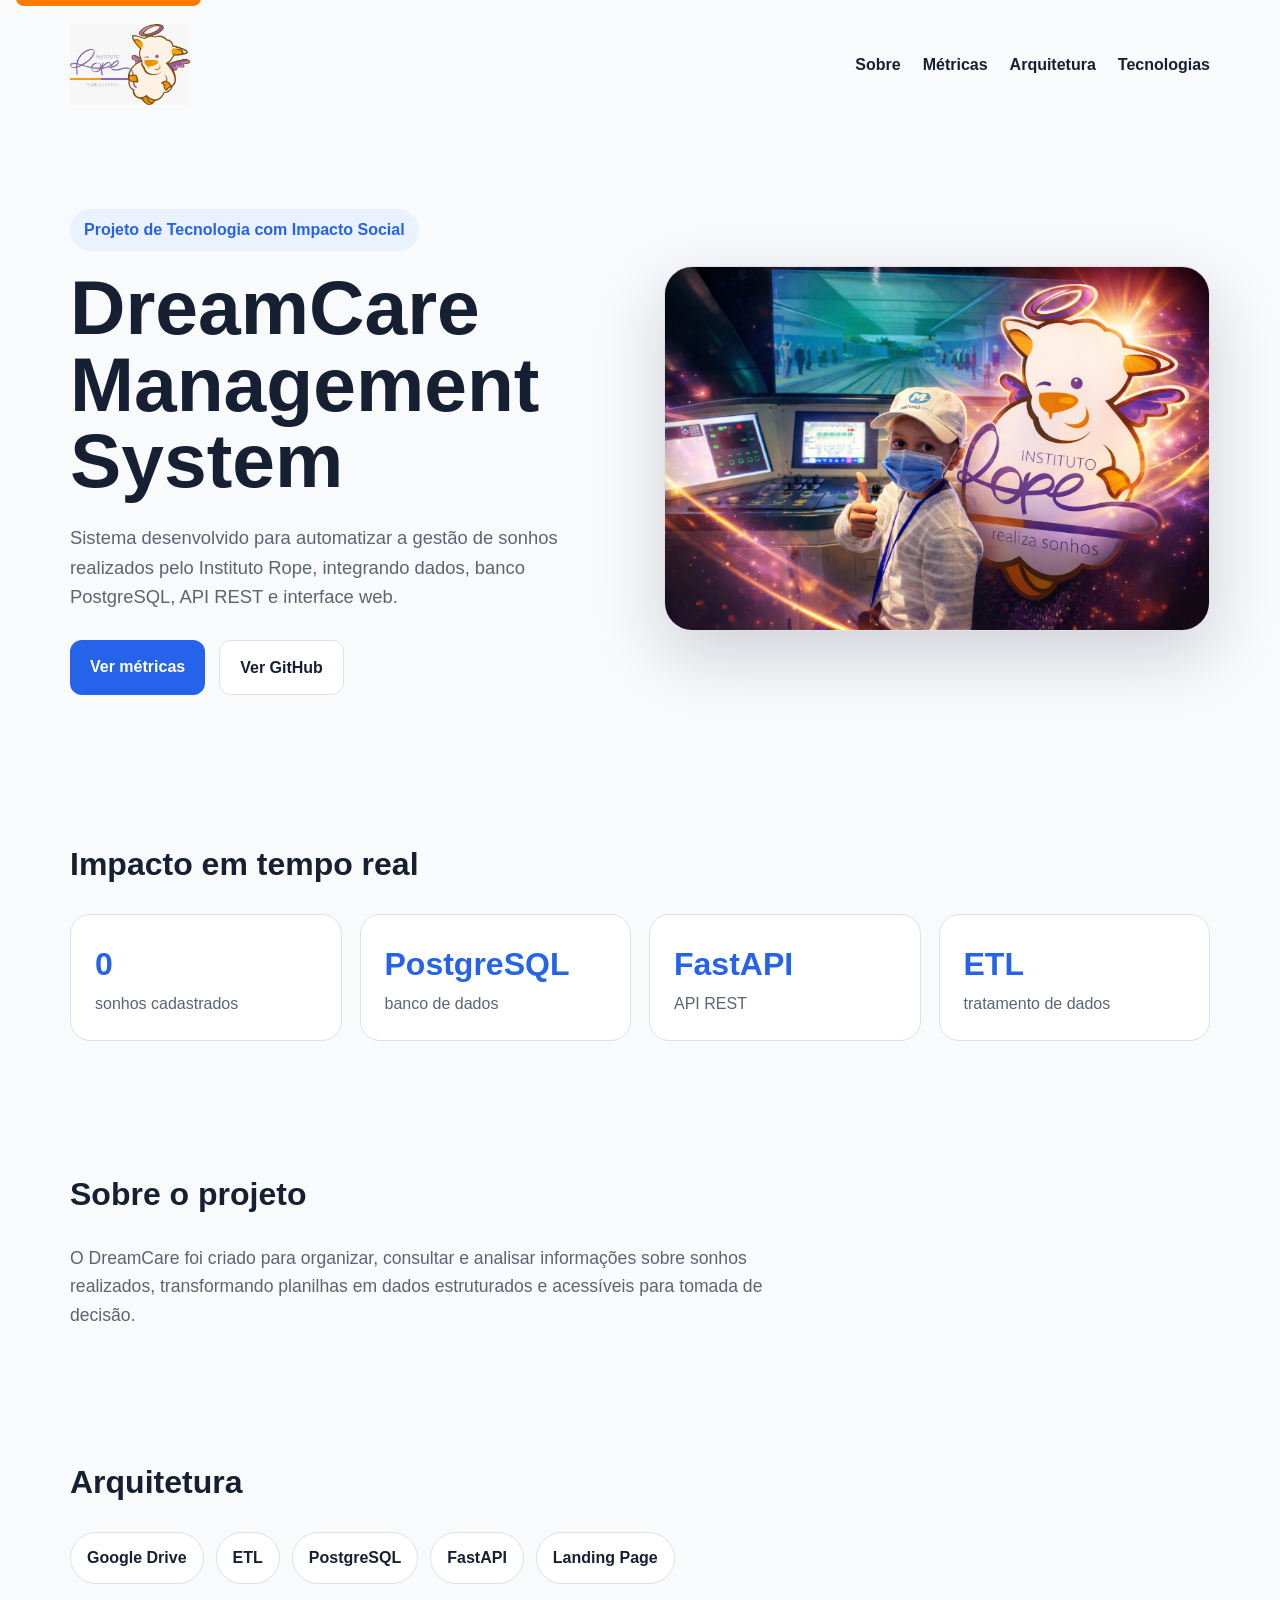
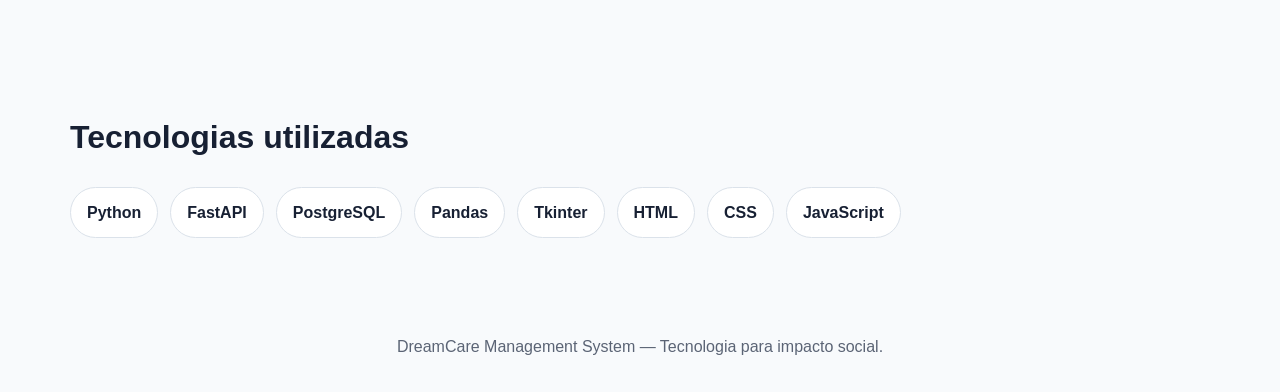
==== landing/index.html @ b5dfb50a "refactor: reorganiza arquitetura do DreamCare e cria estrutura da Landing" ====
<!DOCTYPE html>
<html lang="pt-BR">
<head>
  <meta charset="UTF-8" />
  <meta name="viewport" content="width=device-width, initial-scale=1.0" />

  <title>DreamCare Management System</title>

  <meta name="description" content="Sistema para gestão, automação e análise de sonhos realizados pelo Instituto Rope." />

  <link rel="stylesheet" href="style.css" />
</head>

<body>
  <a href="#conteudo" class="skip-link">Pular para o conteúdo</a>

  <header class="header">
    <img src="assets/logo.png" alt="Logo DreamCare" class="logo" />

    <nav aria-label="Menu principal">
      <a href="#sobre">Sobre</a>
      <a href="#metricas">Métricas</a>
      <a href="#arquitetura">Arquitetura</a>
      <a href="#tecnologias">Tecnologias</a>
    </nav>
  </header>

  <main id="conteudo">
    <section class="hero">
      <div class="hero-texto">
        <span class="tag">Projeto de Tecnologia com Impacto Social</span>

        <h1>DreamCare Management System</h1>

        <p>
          Sistema desenvolvido para automatizar a gestão de sonhos realizados pelo Instituto Rope,
          integrando dados, banco PostgreSQL, API REST e interface web.
        </p>

        <div class="botoes">
          <a href="#metricas" class="btn primario">Ver métricas</a>
          <a href="https://github.com/Terezafigueiredo/DreamCare_Management_System" class="btn secundario" target="_blank">
            Ver GitHub
          </a>
        </div>
      </div>

      <div class="hero-imagem">
        <img src="assets/banner.jpg" alt="Imagem visual representando o projeto DreamCare" />
      </div>
    </section>

    <section id="metricas" class="metricas" aria-labelledby="titulo-metricas">
      <h2 id="titulo-metricas">Impacto em tempo real</h2>

      <div class="grid-metricas">
        <article class="card-metrica">
          <strong id="total-sonhos">0</strong>
          <span>sonhos cadastrados</span>
        </article>

        <article class="card-metrica">
          <strong>PostgreSQL</strong>
          <span>banco de dados</span>
        </article>

        <article class="card-metrica">
          <strong>FastAPI</strong>
          <span>API REST</span>
        </article>

        <article class="card-metrica">
          <strong>ETL</strong>
          <span>tratamento de dados</span>
        </article>
      </div>
    </section>

    <section id="sobre" class="secao">
      <h2>Sobre o projeto</h2>
      <p>
        O DreamCare foi criado para organizar, consultar e analisar informações sobre sonhos realizados,
        transformando planilhas em dados estruturados e acessíveis para tomada de decisão.
      </p>
    </section>

    <section id="arquitetura" class="secao">
      <h2>Arquitetura</h2>

      <div class="fluxo">
        <span>Google Drive</span>
        <span>ETL</span>
        <span>PostgreSQL</span>
        <span>FastAPI</span>
        <span>Landing Page</span>
      </div>
    </section>

    <section id="tecnologias" class="secao">
      <h2>Tecnologias utilizadas</h2>

      <div class="tecnologias">
        <span>Python</span>
        <span>FastAPI</span>
        <span>PostgreSQL</span>
        <span>Pandas</span>
        <span>Tkinter</span>
        <span>HTML</span>
        <span>CSS</span>
        <span>JavaScript</span>
      </div>
    </section>
  </main>

  <footer class="footer">
    <p>DreamCare Management System — Tecnologia para impacto social.</p>
  </footer>

  <script src="script.js"></script>
</body>
</html>
---- landing/style.css ----
* {
  margin: 0;
  padding: 0;
  box-sizing: border-box;
}

:root {
  --bg: #f8fafc;
  --text: #172033;
  --muted: #5b6475;
  --primary: #2563eb;
  --card: #ffffff;
  --border: #dbe2ea;
  --focus: #ff7a00;
}

body {
  font-family: Arial, sans-serif;
  background: var(--bg);
  color: var(--text);
  line-height: 1.6;
}

.skip-link {
  position: absolute;
  top: -40px;
  left: 16px;
  background: var(--focus);
  color: #000;
  padding: 10px 14px;
  border-radius: 8px;
  z-index: 100;
}

.skip-link:focus {
  top: 16px;
}

a:focus,
button:focus {
  outline: 3px solid var(--focus);
  outline-offset: 4px;
}

.header {
  max-width: 1180px;
  margin: 0 auto;
  padding: 24px 20px;
  display: flex;
  align-items: center;
  justify-content: space-between;
}

.logo {
  width: 120px;
}

nav {
  display: flex;
  gap: 22px;
}

nav a {
  color: var(--text);
  text-decoration: none;
  font-weight: 700;
}

.hero {
  max-width: 1180px;
  margin: 40px auto;
  padding: 40px 20px;
  display: grid;
  grid-template-columns: 1fr 1fr;
  gap: 48px;
  align-items: center;
}

.tag {
  display: inline-block;
  background: #eaf2ff;
  color: var(--primary);
  padding: 8px 14px;
  border-radius: 999px;
  font-weight: 700;
  margin-bottom: 18px;
}

h1 {
  font-size: clamp(2.5rem, 6vw, 4.8rem);
  line-height: 1;
  margin-bottom: 24px;
}

.hero-texto p {
  font-size: 1.15rem;
  color: var(--muted);
  max-width: 580px;
}

.botoes {
  display: flex;
  gap: 14px;
  margin-top: 28px;
  flex-wrap: wrap;
}

.btn {
  padding: 14px 20px;
  border-radius: 12px;
  text-decoration: none;
  font-weight: 700;
}

.primario {
  background: var(--primary);
  color: #fff;
}

.secundario {
  border: 1px solid var(--border);
  color: var(--text);
  background: #fff;
}

.hero-imagem img {
  width: 100%;
  border-radius: 28px;
  border: 1px solid var(--border);
  box-shadow: 0 24px 70px rgba(15, 23, 42, 0.18);
}

.metricas,
.secao {
  max-width: 1180px;
  margin: 0 auto;
  padding: 64px 20px;
}

h2 {
  font-size: 2rem;
  margin-bottom: 24px;
}

.grid-metricas {
  display: grid;
  grid-template-columns: repeat(4, 1fr);
  gap: 18px;
}

.card-metrica {
  background: var(--card);
  border: 1px solid var(--border);
  border-radius: 20px;
  padding: 24px;
}

.card-metrica strong {
  display: block;
  font-size: 2rem;
  color: var(--primary);
}

.card-metrica span {
  color: var(--muted);
}

.secao p {
  max-width: 760px;
  font-size: 1.1rem;
  color: var(--muted);
}

.fluxo,
.tecnologias {
  display: flex;
  gap: 12px;
  flex-wrap: wrap;
}

.fluxo span,
.tecnologias span {
  background: #fff;
  border: 1px solid var(--border);
  padding: 12px 16px;
  border-radius: 999px;
  font-weight: 700;
}

.footer {
  text-align: center;
  padding: 32px 20px;
  color: var(--muted);
}

@media (max-width: 800px) {
  .header,
  nav {
    flex-direction: column;
  }

  .hero {
    grid-template-columns: 1fr;
  }

  .grid-metricas {
    grid-template-columns: 1fr;
  }
}
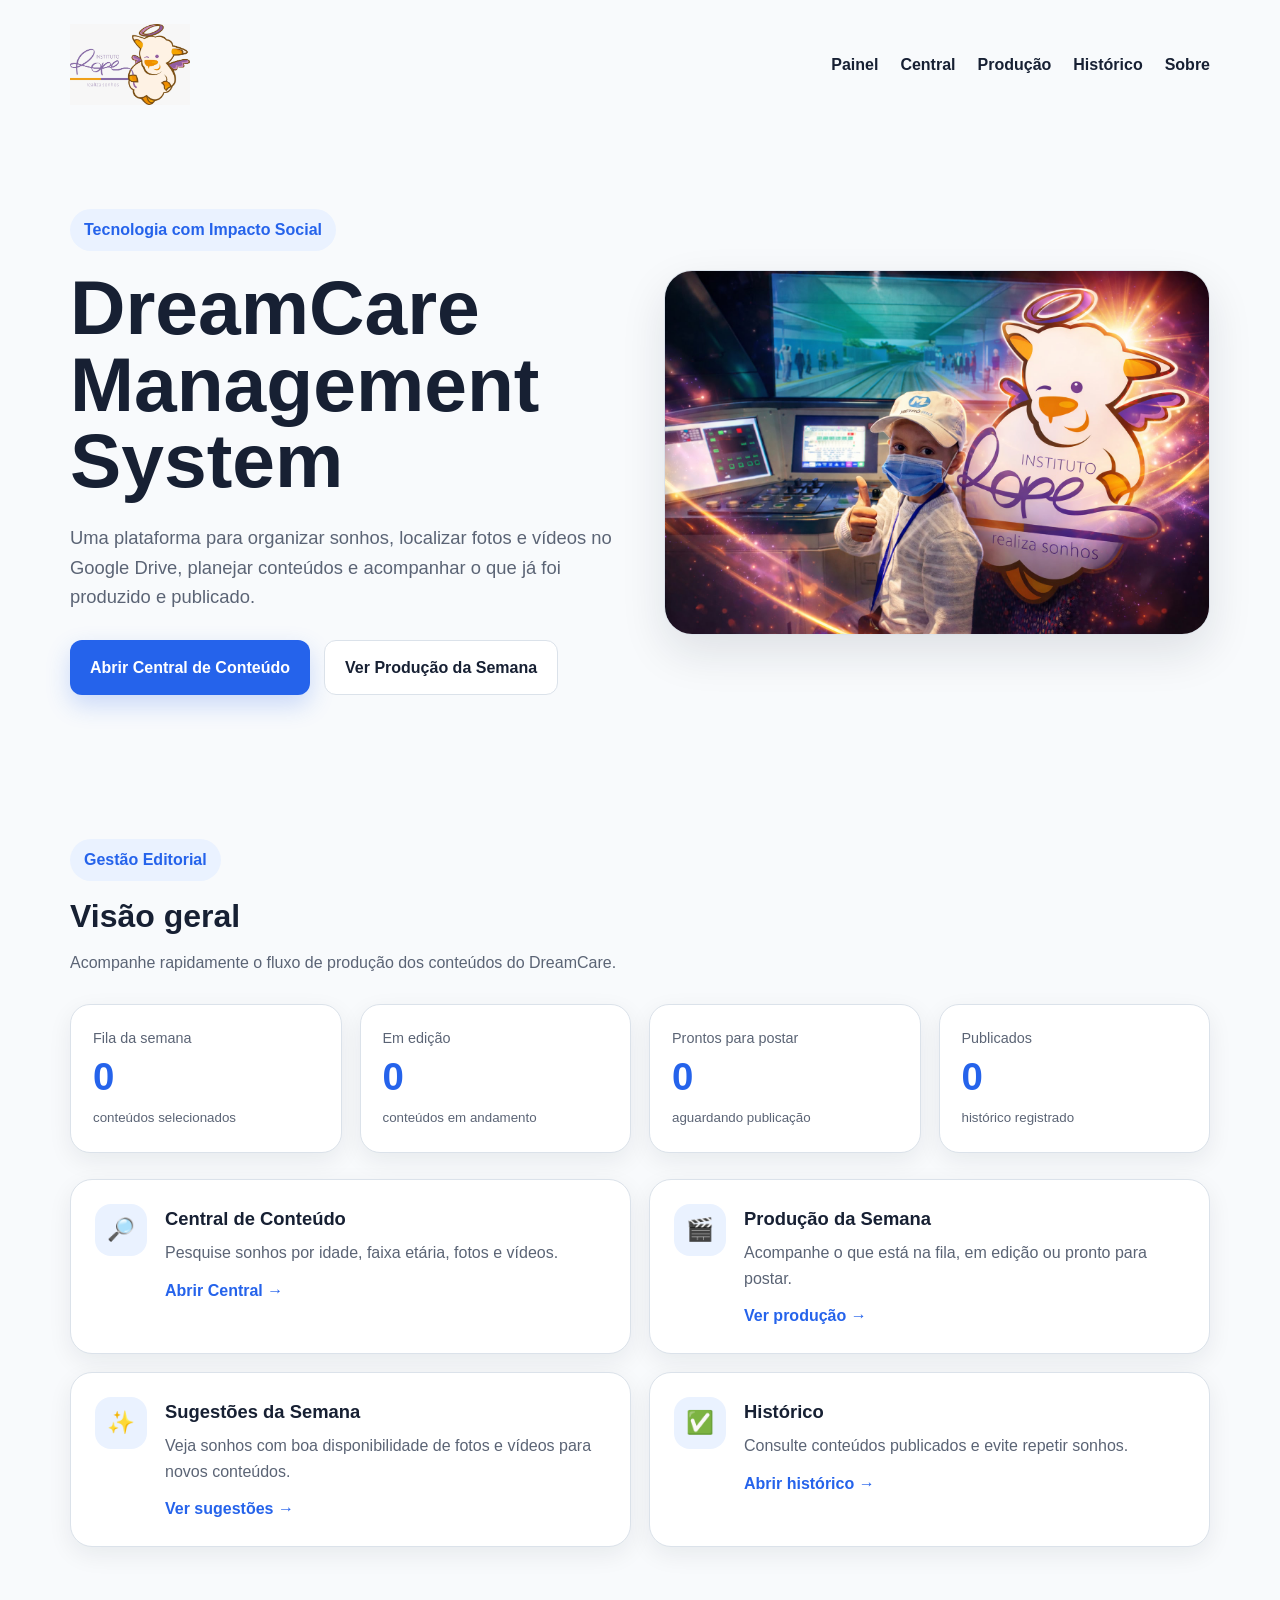
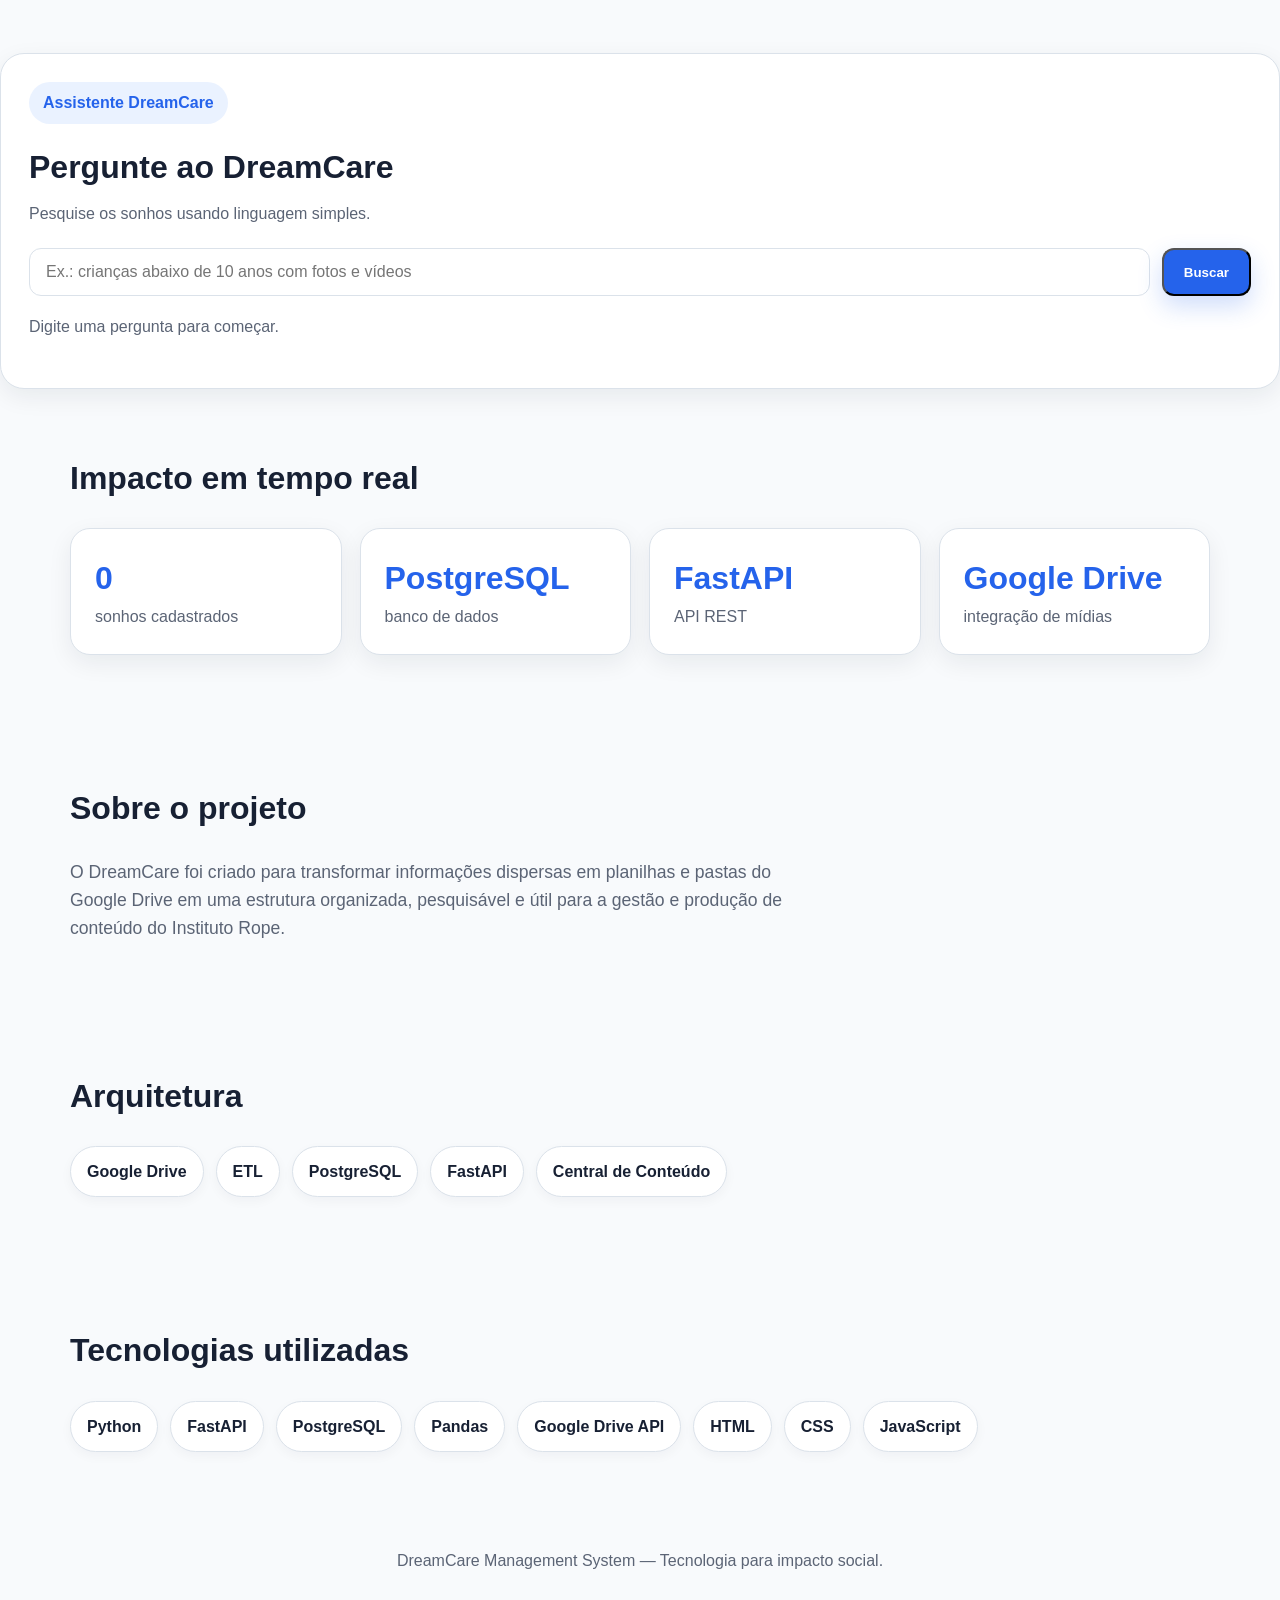
==== commit 7ee402dd: "feat: adiciona central de conteudo e fluxo de producao editorial" ====
--- a/landing/index.html
+++ b/landing/index.html
@@ -1,121 +1,325 @@
-<!DOCTYPE html>
+<!doctype html>
 <html lang="pt-BR">
-<head>
-  <meta charset="UTF-8" />
-  <meta name="viewport" content="width=device-width, initial-scale=1.0" />
-
-  <title>DreamCare Management System</title>
-
-  <meta name="description" content="Sistema para gestão, automação e análise de sonhos realizados pelo Instituto Rope." />
-
-  <link rel="stylesheet" href="style.css" />
-</head>
-
-<body>
-  <a href="#conteudo" class="skip-link">Pular para o conteúdo</a>
-
-  <header class="header">
-    <img src="assets/logo.png" alt="Logo DreamCare" class="logo" />
-
-    <nav aria-label="Menu principal">
-      <a href="#sobre">Sobre</a>
-      <a href="#metricas">Métricas</a>
-      <a href="#arquitetura">Arquitetura</a>
-      <a href="#tecnologias">Tecnologias</a>
-    </nav>
-  </header>
-
-  <main id="conteudo">
-    <section class="hero">
-      <div class="hero-texto">
-        <span class="tag">Projeto de Tecnologia com Impacto Social</span>
-
-        <h1>DreamCare Management System</h1>
+  <head>
+    <meta charset="UTF-8" />
+    <meta name="viewport" content="width=device-width, initial-scale=1.0" />
+
+    <title>DreamCare Management System</title>
+
+    <meta
+      name="description"
+      content="Sistema para gestão, automação e análise de sonhos realizados pelo Instituto Rope."
+    />
+
+    <link rel="stylesheet" href="style.css" />
+  </head>
+
+  <body>
+    <a href="#conteudo" class="skip-link"> Pular para o conteúdo </a>
+
+    <!-- ===================================== -->
+    <!-- HEADER -->
+    <!-- ===================================== -->
+
+    <header class="header">
+      <a
+        href="index.html"
+        class="logo-link"
+        aria-label="Página inicial DreamCare"
+      >
+        <img src="assets/logo.png" alt="Logo DreamCare" class="logo" />
+      </a>
+
+      <nav aria-label="Menu principal">
+        <a href="#painel"> Painel </a>
+
+        <a href="central.html"> Central </a>
+
+        <a href="producao.html"> Produção </a>
+
+        <a href="historico.html"> Histórico </a>
+
+        <a href="#sobre"> Sobre </a>
+      </nav>
+    </header>
+
+    <main id="conteudo">
+      <!-- ===================================== -->
+      <!-- HERO -->
+      <!-- ===================================== -->
+
+      <section class="hero">
+        <div class="hero-texto">
+          <span class="tag"> Tecnologia com Impacto Social </span>
+
+          <h1>DreamCare Management System</h1>
+
+          <p>
+            Uma plataforma para organizar sonhos, localizar fotos e vídeos no
+            Google Drive, planejar conteúdos e acompanhar o que já foi produzido
+            e publicado.
+          </p>
+
+          <div class="botoes">
+            <a href="central.html" class="btn primario">
+              Abrir Central de Conteúdo
+            </a>
+
+            <a href="producao.html" class="btn secundario">
+              Ver Produção da Semana
+            </a>
+          </div>
+        </div>
+
+        <div class="hero-imagem">
+          <img
+            src="assets/banner.jpg"
+            alt="Imagem visual representando o projeto DreamCare"
+          />
+        </div>
+      </section>
+
+      <!-- ===================================== -->
+      <!-- PAINEL OPERACIONAL -->
+      <!-- ===================================== -->
+
+      <section id="painel" class="painel" aria-labelledby="titulo-painel">
+        <div class="titulo-secao">
+          <div>
+            <span class="tag tag-painel"> Gestão Editorial </span>
+
+            <h2 id="titulo-painel">Visão geral</h2>
+
+            <p>
+              Acompanhe rapidamente o fluxo de produção dos conteúdos do
+              DreamCare.
+            </p>
+          </div>
+        </div>
+
+        <!-- INDICADORES -->
+
+        <div class="grid-indicadores">
+          <a href="producao.html" class="card-indicador">
+            <span> Fila da semana </span>
+
+            <strong id="total-fila"> 0 </strong>
+
+            <small> conteúdos selecionados </small>
+          </a>
+
+          <a href="producao.html" class="card-indicador">
+            <span> Em edição </span>
+
+            <strong id="total-edicao"> 0 </strong>
+
+            <small> conteúdos em andamento </small>
+          </a>
+
+          <a href="producao.html" class="card-indicador">
+            <span> Prontos para postar </span>
+
+            <strong id="total-prontos"> 0 </strong>
+
+            <small> aguardando publicação </small>
+          </a>
+
+          <a href="historico.html" class="card-indicador">
+            <span> Publicados </span>
+
+            <strong id="total-publicados"> 0 </strong>
+
+            <small> histórico registrado </small>
+          </a>
+        </div>
+
+        <!-- ATALHOS -->
+
+        <div class="grid-acoes">
+          <a href="central.html" class="card-acao">
+            <div class="icone-acao">🔎</div>
+
+            <div>
+              <h3>Central de Conteúdo</h3>
+
+              <p>Pesquise sonhos por idade, faixa etária, fotos e vídeos.</p>
+
+              <span class="link-acao"> Abrir Central → </span>
+            </div>
+          </a>
+
+          <a href="producao.html" class="card-acao">
+            <div class="icone-acao">🎬</div>
+
+            <div>
+              <h3>Produção da Semana</h3>
+
+              <p>
+                Acompanhe o que está na fila, em edição ou pronto para postar.
+              </p>
+
+              <span class="link-acao"> Ver produção → </span>
+            </div>
+          </a>
+
+          <a href="central.html" class="card-acao">
+            <div class="icone-acao">✨</div>
+
+            <div>
+              <h3>Sugestões da Semana</h3>
+
+              <p>
+                Veja sonhos com boa disponibilidade de fotos e vídeos para novos
+                conteúdos.
+              </p>
+
+              <span class="link-acao"> Ver sugestões → </span>
+            </div>
+          </a>
+
+          <a href="historico.html" class="card-acao">
+            <div class="icone-acao">✅</div>
+
+            <div>
+              <h3>Histórico</h3>
+
+              <p>Consulte conteúdos publicados e evite repetir sonhos.</p>
+
+              <span class="link-acao"> Abrir histórico → </span>
+            </div>
+          </a>
+        </div>
+      </section>
+      <section class="assistente">
+        <div class="assistente-cabecalho">
+          <div>
+            <span class="tag">Assistente DreamCare</span>
+
+            <h2>Pergunte ao DreamCare</h2>
+
+            <p>Pesquise os sonhos usando linguagem simples.</p>
+          </div>
+        </div>
+
+        <div class="assistente-box">
+          <input
+            type="text"
+            id="pergunta-dreamcare"
+            placeholder="Ex.: crianças abaixo de 10 anos com fotos e vídeos"
+          />
+
+          <button type="button" id="botao-perguntar" class="btn primario">
+            Buscar
+          </button>
+        </div>
+
+        <div id="resposta-assistente" class="resposta-assistente">
+          Digite uma pergunta para começar.
+        </div>
+
+        <div id="resultados-assistente" class="resultados-assistente"></div>
+      </section>
+
+      <!-- ===================================== -->
+      <!-- MÉTRICAS -->
+      <!-- ===================================== -->
+
+      <section id="metricas" class="metricas" aria-labelledby="titulo-metricas">
+        <h2 id="titulo-metricas">Impacto em tempo real</h2>
+
+        <div class="grid-metricas">
+          <article class="card-metrica">
+            <strong id="total-sonhos"> 0 </strong>
+
+            <span> sonhos cadastrados </span>
+          </article>
+
+          <article class="card-metrica">
+            <strong> PostgreSQL </strong>
+
+            <span> banco de dados </span>
+          </article>
+
+          <article class="card-metrica">
+            <strong> FastAPI </strong>
+
+            <span> API REST </span>
+          </article>
+
+          <article class="card-metrica">
+            <strong> Google Drive </strong>
+
+            <span> integração de mídias </span>
+          </article>
+        </div>
+      </section>
+
+      <!-- ===================================== -->
+      <!-- SOBRE -->
+      <!-- ===================================== -->
+
+      <section id="sobre" class="secao">
+        <h2>Sobre o projeto</h2>
 
         <p>
-          Sistema desenvolvido para automatizar a gestão de sonhos realizados pelo Instituto Rope,
-          integrando dados, banco PostgreSQL, API REST e interface web.
+          O DreamCare foi criado para transformar informações dispersas em
+          planilhas e pastas do Google Drive em uma estrutura organizada,
+          pesquisável e útil para a gestão e produção de conteúdo do Instituto
+          Rope.
         </p>
-
-        <div class="botoes">
-          <a href="#metricas" class="btn primario">Ver métricas</a>
-          <a href="https://github.com/Terezafigueiredo/DreamCare_Management_System" class="btn secundario" target="_blank">
-            Ver GitHub
-          </a>
-        </div>
-      </div>
-
-      <div class="hero-imagem">
-        <img src="assets/banner.jpg" alt="Imagem visual representando o projeto DreamCare" />
-      </div>
-    </section>
-
-    <section id="metricas" class="metricas" aria-labelledby="titulo-metricas">
-      <h2 id="titulo-metricas">Impacto em tempo real</h2>
-
-      <div class="grid-metricas">
-        <article class="card-metrica">
-          <strong id="total-sonhos">0</strong>
-          <span>sonhos cadastrados</span>
-        </article>
-
-        <article class="card-metrica">
-          <strong>PostgreSQL</strong>
-          <span>banco de dados</span>
-        </article>
-
-        <article class="card-metrica">
-          <strong>FastAPI</strong>
-          <span>API REST</span>
-        </article>
-
-        <article class="card-metrica">
-          <strong>ETL</strong>
-          <span>tratamento de dados</span>
-        </article>
-      </div>
-    </section>
-
-    <section id="sobre" class="secao">
-      <h2>Sobre o projeto</h2>
-      <p>
-        O DreamCare foi criado para organizar, consultar e analisar informações sobre sonhos realizados,
-        transformando planilhas em dados estruturados e acessíveis para tomada de decisão.
-      </p>
-    </section>
-
-    <section id="arquitetura" class="secao">
-      <h2>Arquitetura</h2>
-
-      <div class="fluxo">
-        <span>Google Drive</span>
-        <span>ETL</span>
-        <span>PostgreSQL</span>
-        <span>FastAPI</span>
-        <span>Landing Page</span>
-      </div>
-    </section>
-
-    <section id="tecnologias" class="secao">
-      <h2>Tecnologias utilizadas</h2>
-
-      <div class="tecnologias">
-        <span>Python</span>
-        <span>FastAPI</span>
-        <span>PostgreSQL</span>
-        <span>Pandas</span>
-        <span>Tkinter</span>
-        <span>HTML</span>
-        <span>CSS</span>
-        <span>JavaScript</span>
-      </div>
-    </section>
-  </main>
-
-  <footer class="footer">
-    <p>DreamCare Management System — Tecnologia para impacto social.</p>
-  </footer>
-
-  <script src="script.js"></script>
-</body>
-</html>+      </section>
+
+      <!-- ===================================== -->
+      <!-- ARQUITETURA -->
+      <!-- ===================================== -->
+
+      <section id="arquitetura" class="secao">
+        <h2>Arquitetura</h2>
+
+        <div class="fluxo">
+          <span> Google Drive </span>
+
+          <span> ETL </span>
+
+          <span> PostgreSQL </span>
+
+          <span> FastAPI </span>
+
+          <span> Central de Conteúdo </span>
+        </div>
+      </section>
+
+      <!-- ===================================== -->
+      <!-- TECNOLOGIAS -->
+      <!-- ===================================== -->
+
+      <section id="tecnologias" class="secao">
+        <h2>Tecnologias utilizadas</h2>
+
+        <div class="tecnologias">
+          <span> Python </span>
+
+          <span> FastAPI </span>
+
+          <span> PostgreSQL </span>
+
+          <span> Pandas </span>
+
+          <span> Google Drive API </span>
+
+          <span> HTML </span>
+
+          <span> CSS </span>
+
+          <span> JavaScript </span>
+        </div>
+      </section>
+    </main>
+
+    <footer class="footer">
+      <p>DreamCare Management System — Tecnologia para impacto social.</p>
+    </footer>
+
+    <script src="script.js"></script>
+  </body>
+</html>
--- a/landing/style.css
+++ b/landing/style.css
@@ -8,10 +8,23 @@
   --bg: #f8fafc;
   --text: #172033;
   --muted: #5b6475;
+
   --primary: #2563eb;
+  --primary-dark: #1d4ed8;
+  --primary-soft: #eaf2ff;
+
   --card: #ffffff;
   --border: #dbe2ea;
+
   --focus: #ff7a00;
+  --success: #138a4a;
+
+  --shadow-sm: 0 8px 24px rgba(15, 23, 42, 0.07);
+  --shadow-md: 0 18px 45px rgba(15, 23, 42, 0.11);
+}
+
+html {
+  scroll-behavior: smooth;
 }
 
 body {
@@ -23,13 +36,17 @@
 
 .skip-link {
   position: absolute;
-  top: -40px;
+  top: -50px;
   left: 16px;
+
   background: var(--focus);
   color: #000;
+
   padding: 10px 14px;
+
   border-radius: 8px;
-  z-index: 100;
+
+  z-index: 1000;
 }
 
 .skip-link:focus {
@@ -42,168 +59,696 @@
   outline-offset: 4px;
 }
 
+a {
+  -webkit-tap-highlight-color: transparent;
+}
+
+/* =========================================================
+   HEADER
+========================================================= */
+
 .header {
   max-width: 1180px;
   margin: 0 auto;
+
   padding: 24px 20px;
+
   display: flex;
   align-items: center;
   justify-content: space-between;
+
+  gap: 24px;
+}
+
+.logo-link {
+  display: inline-flex;
+  align-items: center;
 }
 
 .logo {
   width: 120px;
+  display: block;
 }
 
 nav {
   display: flex;
+  align-items: center;
   gap: 22px;
+  flex-wrap: wrap;
 }
 
 nav a {
   color: var(--text);
   text-decoration: none;
   font-weight: 700;
-}
+
+  position: relative;
+}
+
+nav a::after {
+  content: "";
+
+  position: absolute;
+  left: 0;
+  bottom: -5px;
+
+  width: 0;
+  height: 2px;
+
+  background: var(--primary);
+
+  transition: width 0.2s ease;
+}
+
+nav a:hover::after {
+  width: 100%;
+}
+
+/* =========================================================
+   HERO
+========================================================= */
 
 .hero {
   max-width: 1180px;
   margin: 40px auto;
-  padding: 40px 20px;
+
+  padding: 40px 20px 64px;
+
   display: grid;
   grid-template-columns: 1fr 1fr;
+
   gap: 48px;
+
   align-items: center;
 }
 
 .tag {
   display: inline-block;
-  background: #eaf2ff;
+
+  background: var(--primary-soft);
   color: var(--primary);
+
   padding: 8px 14px;
+
   border-radius: 999px;
+
   font-weight: 700;
+
   margin-bottom: 18px;
 }
 
 h1 {
   font-size: clamp(2.5rem, 6vw, 4.8rem);
   line-height: 1;
+
   margin-bottom: 24px;
 }
 
 .hero-texto p {
   font-size: 1.15rem;
   color: var(--muted);
+
   max-width: 580px;
 }
 
 .botoes {
   display: flex;
   gap: 14px;
+
   margin-top: 28px;
+
   flex-wrap: wrap;
 }
 
 .btn {
+  display: inline-flex;
+  align-items: center;
+  justify-content: center;
+
+  min-height: 48px;
+
   padding: 14px 20px;
+
   border-radius: 12px;
+
   text-decoration: none;
   font-weight: 700;
+
+  transition:
+    transform 0.2s ease,
+    background 0.2s ease,
+    box-shadow 0.2s ease;
+}
+
+.btn:hover {
+  transform: translateY(-2px);
 }
 
 .primario {
   background: var(--primary);
   color: #fff;
+
+  box-shadow: 0 10px 25px rgba(37, 99, 235, 0.22);
+}
+
+.primario:hover {
+  background: var(--primary-dark);
 }
 
 .secundario {
   border: 1px solid var(--border);
+
   color: var(--text);
   background: #fff;
 }
 
+.secundario:hover {
+  box-shadow: var(--shadow-sm);
+}
+
 .hero-imagem img {
   width: 100%;
+  display: block;
+
   border-radius: 28px;
-  border: 1px solid var(--border);
-  box-shadow: 0 24px 70px rgba(15, 23, 42, 0.18);
-}
+
+  border: 1px solid var(--border);
+
+  box-shadow: var(--shadow-md);
+}
+
+/* =========================================================
+   PAINEL OPERACIONAL
+========================================================= */
+
+.painel {
+  max-width: 1180px;
+  margin: 0 auto;
+
+  padding: 40px 20px 72px;
+}
+
+.titulo-secao {
+  display: flex;
+  justify-content: space-between;
+  align-items: flex-end;
+
+  gap: 20px;
+
+  margin-bottom: 28px;
+}
+
+.titulo-secao h2 {
+  margin-bottom: 8px;
+}
+
+.titulo-secao p {
+  color: var(--muted);
+}
+
+.tag-painel {
+  margin-bottom: 10px;
+}
+
+.grid-indicadores {
+  display: grid;
+
+  grid-template-columns: repeat(4, 1fr);
+
+  gap: 18px;
+
+  margin-bottom: 26px;
+}
+
+.card-indicador {
+  background: var(--card);
+
+  border: 1px solid var(--border);
+
+  border-radius: 20px;
+
+  padding: 22px;
+
+  text-decoration: none;
+  color: var(--text);
+
+  box-shadow: var(--shadow-sm);
+
+  transition:
+    transform 0.2s ease,
+    box-shadow 0.2s ease,
+    border-color 0.2s ease;
+}
+
+.card-indicador:hover {
+  transform: translateY(-4px);
+
+  border-color: #b7c8e8;
+
+  box-shadow: var(--shadow-md);
+}
+
+.card-indicador span {
+  display: block;
+
+  color: var(--muted);
+
+  font-size: 0.9rem;
+
+  margin-bottom: 8px;
+}
+
+.card-indicador strong {
+  display: block;
+
+  font-size: 2.4rem;
+
+  color: var(--primary);
+
+  line-height: 1;
+
+  margin-bottom: 8px;
+}
+
+.card-indicador small {
+  color: var(--muted);
+}
+
+/* =========================================================
+   ATALHOS
+========================================================= */
+
+.grid-acoes {
+  display: grid;
+
+  grid-template-columns: repeat(2, 1fr);
+
+  gap: 18px;
+}
+
+.card-acao {
+  background: var(--card);
+
+  border: 1px solid var(--border);
+
+  border-radius: 22px;
+
+  padding: 24px;
+
+  display: flex;
+  gap: 18px;
+
+  text-decoration: none;
+  color: var(--text);
+
+  box-shadow: var(--shadow-sm);
+
+  transition:
+    transform 0.2s ease,
+    box-shadow 0.2s ease,
+    border-color 0.2s ease;
+}
+
+.card-acao:hover {
+  transform: translateY(-4px);
+
+  border-color: #b7c8e8;
+
+  box-shadow: var(--shadow-md);
+}
+
+.icone-acao {
+  width: 52px;
+  height: 52px;
+
+  flex: 0 0 52px;
+
+  display: flex;
+  align-items: center;
+  justify-content: center;
+
+  border-radius: 16px;
+
+  background: var(--primary-soft);
+
+  font-size: 1.4rem;
+}
+
+.card-acao h3 {
+  margin-bottom: 7px;
+
+  font-size: 1.15rem;
+}
+
+.card-acao p {
+  color: var(--muted);
+
+  margin-bottom: 12px;
+}
+
+.link-acao {
+  color: var(--primary);
+
+  font-weight: 700;
+}
+
+/* =========================================================
+   MÉTRICAS
+========================================================= */
 
 .metricas,
 .secao {
   max-width: 1180px;
   margin: 0 auto;
+
   padding: 64px 20px;
 }
 
 h2 {
   font-size: 2rem;
+
   margin-bottom: 24px;
 }
 
 .grid-metricas {
   display: grid;
+
   grid-template-columns: repeat(4, 1fr);
+
   gap: 18px;
 }
 
 .card-metrica {
   background: var(--card);
-  border: 1px solid var(--border);
+
+  border: 1px solid var(--border);
+
   border-radius: 20px;
+
   padding: 24px;
+
+  box-shadow: var(--shadow-sm);
 }
 
 .card-metrica strong {
   display: block;
+
   font-size: 2rem;
+
   color: var(--primary);
 }
 
 .card-metrica span {
   color: var(--muted);
 }
+
+/* =========================================================
+   SOBRE / ARQUITETURA / TECNOLOGIAS
+========================================================= */
 
 .secao p {
   max-width: 760px;
+
   font-size: 1.1rem;
+
   color: var(--muted);
 }
 
 .fluxo,
 .tecnologias {
   display: flex;
+
   gap: 12px;
+
   flex-wrap: wrap;
 }
 
 .fluxo span,
 .tecnologias span {
   background: #fff;
-  border: 1px solid var(--border);
+
+  border: 1px solid var(--border);
+
   padding: 12px 16px;
+
   border-radius: 999px;
+
   font-weight: 700;
-}
+
+  box-shadow: 0 4px 12px rgba(15, 23, 42, 0.04);
+}
+
+/* =========================================================
+   FOOTER
+========================================================= */
 
 .footer {
   text-align: center;
+
   padding: 32px 20px;
-  color: var(--muted);
-}
+
+  color: var(--muted);
+}
+
+/* =========================================================
+   TABLET
+========================================================= */
+
+@media (max-width: 950px) {
+  .grid-indicadores {
+    grid-template-columns: repeat(2, 1fr);
+  }
+
+  .grid-acoes {
+    grid-template-columns: 1fr;
+  }
+
+  .grid-metricas {
+    grid-template-columns: repeat(2, 1fr);
+  }
+}
+
+/* =========================================================
+   MOBILE
+========================================================= */
 
 @media (max-width: 800px) {
-  .header,
+  .header {
+    flex-direction: column;
+    align-items: flex-start;
+  }
+
   nav {
-    flex-direction: column;
+    width: 100%;
+
+    gap: 14px;
   }
 
   .hero {
     grid-template-columns: 1fr;
+
+    margin-top: 10px;
+
+    padding-top: 24px;
+  }
+
+  .hero-imagem {
+    order: -1;
+  }
+
+  .titulo-secao {
+    flex-direction: column;
+    align-items: flex-start;
+  }
+}
+
+@media (max-width: 600px) {
+  .header {
+    padding: 18px 16px;
+  }
+
+  .logo {
+    width: 105px;
+  }
+
+  nav {
+    display: grid;
+
+    grid-template-columns: 1fr 1fr;
+
+    width: 100%;
+  }
+
+  nav a {
+    padding: 8px 0;
+  }
+
+  .hero {
+    padding-left: 16px;
+    padding-right: 16px;
+
+    gap: 28px;
+  }
+
+  h1 {
+    font-size: 2.7rem;
+  }
+
+  .botoes {
+    flex-direction: column;
+  }
+
+  .btn {
+    width: 100%;
+  }
+
+  .painel,
+  .metricas,
+  .secao {
+    padding-left: 16px;
+    padding-right: 16px;
+  }
+
+  .grid-indicadores {
+    grid-template-columns: 1fr;
   }
 
   .grid-metricas {
     grid-template-columns: 1fr;
   }
-}+
+  .card-acao {
+    flex-direction: column;
+  }
+
+  .icone-acao {
+    width: 48px;
+    height: 48px;
+  }
+}
+.assistente {
+  margin-top: 34px;
+  background: var(--card);
+  border: 1px solid var(--border);
+  border-radius: 24px;
+  padding: 28px;
+  box-shadow: var(--shadow-sm);
+}
+
+.assistente-cabecalho h2 {
+  margin-bottom: 8px;
+}
+
+.assistente-cabecalho p {
+  color: var(--muted);
+}
+
+.assistente-box {
+  display: grid;
+  grid-template-columns: 1fr auto;
+  gap: 12px;
+  margin-top: 22px;
+}
+
+.assistente-box input {
+  width: 100%;
+  min-height: 48px;
+  padding: 0 16px;
+  border: 1px solid var(--border);
+  border-radius: 12px;
+  font-size: 1rem;
+}
+
+.assistente-box input:focus {
+  outline: 3px solid rgba(37, 99, 235, 0.18);
+  border-color: var(--primary);
+}
+
+.resposta-assistente {
+  margin-top: 18px;
+  color: var(--muted);
+}
+
+.resultados-assistente {
+  display: grid;
+  grid-template-columns: repeat(3, 1fr);
+  gap: 16px;
+  margin-top: 20px;
+}
+
+.card-assistente {
+  background: var(--bg);
+  border: 1px solid var(--border);
+  border-radius: 16px;
+  padding: 18px;
+}
+
+.card-assistente h3 {
+  margin-bottom: 5px;
+}
+
+.card-assistente .meta {
+  color: var(--muted);
+  font-size: 0.9rem;
+  margin-bottom: 12px;
+}
+
+.card-assistente .sonho {
+  margin-bottom: 12px;
+}
+
+.card-assistente .midias {
+  display: flex;
+  gap: 8px;
+  flex-wrap: wrap;
+  margin-bottom: 14px;
+}
+
+.card-assistente .midias span {
+  background: #fff;
+  border: 1px solid var(--border);
+  padding: 6px 9px;
+  border-radius: 8px;
+  font-size: 0.85rem;
+}
+
+.acoes-assistente {
+  display: grid;
+  gap: 8px;
+}
+
+.acoes-assistente a,
+.acoes-assistente button {
+  min-height: 42px;
+  border-radius: 9px;
+  font-weight: 700;
+  cursor: pointer;
+  text-align: center;
+}
+
+.acoes-assistente a {
+  display: flex;
+  align-items: center;
+  justify-content: center;
+  background: var(--primary);
+  color: #fff;
+  text-decoration: none;
+}
+
+.acoes-assistente button {
+  border: 1px solid var(--primary);
+  background: #fff;
+  color: var(--primary);
+}
+
+@media (max-width: 950px) {
+  .resultados-assistente {
+    grid-template-columns: 1fr;
+  }
+}
+
+@media (max-width: 600px) {
+  .assistente-box {
+    grid-template-columns: 1fr;
+  }
+}
